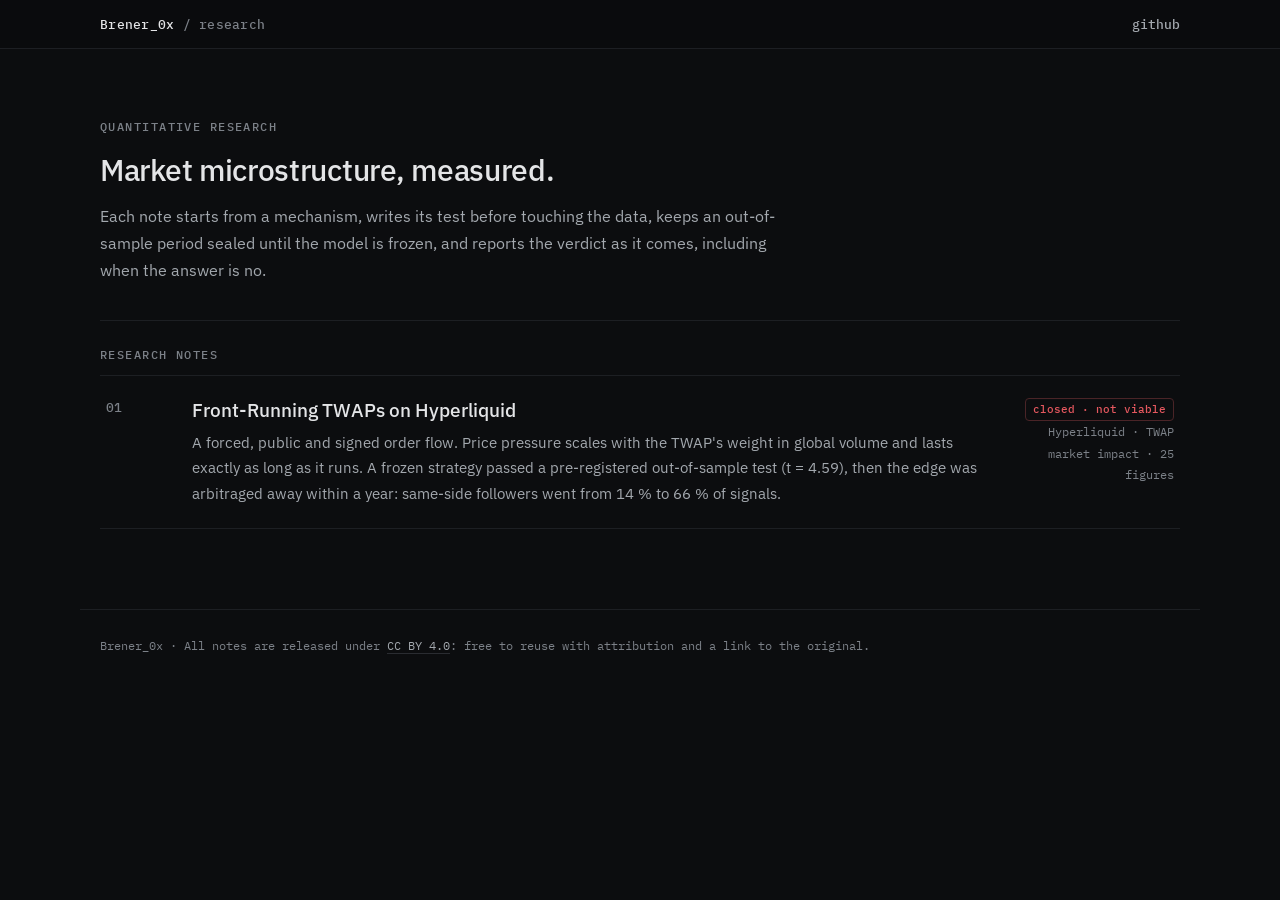
==== index.html @ 36a5af0e "1" ====
<!doctype html>
<html lang="en">
<head>
<meta charset="utf-8">
<meta name="viewport" content="width=device-width, initial-scale=1">
<title>Brener_0x Research</title>
<meta name="description" content="Quantitative research on crypto market microstructure: hypotheses, protocols written before the data, out-of-sample tests, and honest verdicts.">
<meta name="author" content="Brener_0x">
<link rel="preconnect" href="https://fonts.googleapis.com">
<link rel="preconnect" href="https://fonts.gstatic.com" crossorigin>
<link href="https://fonts.googleapis.com/css2?family=IBM+Plex+Sans:wght@400;500;600&family=IBM+Plex+Mono:wght@400;500&display=swap" rel="stylesheet">
<link rel="stylesheet" href="assets/style.css">
</head>
<body>

<div class="top"><div class="in">
  <a class="brand" href="./">Brener_0x <span>/ research</span></a>
  <a href="https://github.com/Brener-0x/quant-research">github</a>
</div></div>

<main class="wrap">
  <section class="hero">
    <div class="kicker">Quantitative research</div>
    <h1>Market microstructure, measured.</h1>
    <p>Each note starts from a mechanism, writes its test before touching the data, keeps an out-of-sample period sealed until the model is frozen, and reports the verdict as it comes, including when the answer is no.</p>
  </section>

  <section class="list">
    <h2>Research notes</h2>

    <a class="item" href="papers/twap-front-running/">
      <div class="no">01</div>
      <div>
        <h3>Front-Running TWAPs on Hyperliquid</h3>
        <p>A forced, public and signed order flow. Price pressure scales with the TWAP's weight in global volume and lasts exactly as long as it runs. A frozen strategy passed a pre-registered out-of-sample test (t = 4.59), then the edge was arbitraged away within a year: same-side followers went from 14 % to 66 % of signals.</p>
      </div>
      <div class="meta">
        <span class="badge closed">closed · not viable</span><br>
        Hyperliquid · TWAP<br>market impact · 25 figures
      </div>
    </a>
  </section>
</main>

<footer class="wrap foot">
  Brener_0x · All notes are released under <a href="https://creativecommons.org/licenses/by/4.0/">CC BY 4.0</a>: free to reuse with attribution and a link to the original.
</footer>
</body>
</html>
---- assets/style.css ----
:root {
  --bg: #0c0d0f;
  --card: #111214;
  --nav: #0a0b0d;
  --line: #1d1f23;
  --line-2: #2a2c31;
  --row: #15161a;
  --text: #e4e5e7;
  --text-2: #a3a8ae;
  --text-3: #7c8188;
  --dim: #5a5f66;
  --accent: #5b9bd5;
  --accent-soft: #8fb8e3;
  --pos: #3fb984;
  --neg: #e5585f;
  --warn: #d9b14a;
  --orange: #d98c4a;
  --sans: "IBM Plex Sans", -apple-system, "Segoe UI", sans-serif;
  --mono: "IBM Plex Mono", Consolas, monospace;
  --radius: 4px;
  --measure: 760px;
}

* { box-sizing: border-box; }
html { -webkit-text-size-adjust: 100%; }
body {
  margin: 0;
  background: var(--bg);
  color: var(--text);
  font: 400 16px/1.7 var(--sans);
  font-feature-settings: "tnum" 1;
}
a { color: var(--accent-soft); text-decoration: none; border-bottom: 1px solid #2c3e52; }
a:hover { color: #fff; border-bottom-color: var(--accent); }
::selection { background: #2b3d52; }

/* top bar */
.top {
  border-bottom: 1px solid var(--line);
  background: var(--nav);
  position: sticky; top: 0; z-index: 10;
}
.top .in {
  max-width: 1120px; margin: 0 auto; padding: 0 20px;
  display: flex; align-items: center; justify-content: space-between; height: 48px;
  font: 500 13px/1 var(--mono); color: var(--text-2);
}
.top a { border: 0; color: var(--text-2); }
.top a:hover { color: var(--text); }
.top .brand { color: var(--text); letter-spacing: .02em; }
.top .brand span { color: var(--text-3); }

/* index */
.wrap { max-width: 1120px; margin: 0 auto; padding: 0 20px; }
.hero { padding: 72px 0 36px; border-bottom: 1px solid var(--line); }
.hero h1 { font: 500 30px/1.25 var(--sans); margin: 0 0 14px; letter-spacing: -.01em; }
.hero p { color: var(--text-2); max-width: 680px; margin: 0; }
.kicker { font: 500 12px/1 var(--mono); color: var(--text-3); text-transform: uppercase; letter-spacing: .12em; margin-bottom: 18px; }
.list { padding: 28px 0 80px; }
.list h2 { font: 500 12px/1 var(--mono); color: var(--text-3); text-transform: uppercase; letter-spacing: .12em; margin: 0 0 14px; }
.item {
  display: grid; grid-template-columns: 70px 1fr 170px; gap: 22px; align-items: start;
  padding: 22px 0; border-top: 1px solid var(--line); color: inherit; border-bottom: 0;
}
.item:last-child { border-bottom: 1px solid var(--line); }
.item:hover { background: var(--row); color: inherit; }
.item .no { font: 500 13px/1.6 var(--mono); color: var(--text-3); padding-left: 6px; }
.item h3 { margin: 0 0 6px; font: 500 19px/1.35 var(--sans); color: var(--text); }
.item p { margin: 0; color: var(--text-2); font-size: 15px; }
.item .meta { font: 400 12px/1.8 var(--mono); color: var(--text-3); text-align: right; padding-right: 6px; }
.badge { display: inline-block; font: 500 11px/1 var(--mono); padding: 5px 7px; border: 1px solid var(--line-2); border-radius: var(--radius); color: var(--text-2); }
.badge.closed { color: var(--neg); border-color: #4a2427; }
.foot { border-top: 1px solid var(--line); padding: 26px 20px 40px; color: var(--text-3); font: 400 12px/1.7 var(--mono); }
.foot a { color: var(--text-2); border-bottom-color: var(--line-2); }

/* paper */
.paper { max-width: var(--measure); margin: 0 auto; padding: 0 20px 90px; }
.paper header { padding: 64px 0 30px; border-bottom: 1px solid var(--line); margin-bottom: 34px; }
.paper header h1 { font: 500 34px/1.2 var(--sans); margin: 0 0 14px; letter-spacing: -.015em; }
.paper header .sub { color: var(--text-2); font-size: 18px; line-height: 1.5; margin: 0 0 22px; }
.byline { font: 400 13px/1.8 var(--mono); color: var(--text-3); display: flex; flex-wrap: wrap; gap: 6px 18px; }
.byline b { color: var(--text-2); font-weight: 500; }
.abstract { background: var(--card); border: 1px solid var(--line); border-radius: var(--radius); padding: 22px 24px; margin: 0 0 30px; }
.abstract .lbl, .lbl { font: 500 11px/1 var(--mono); text-transform: uppercase; letter-spacing: .14em; color: var(--text-3); margin-bottom: 10px; }
.abstract p { margin: 0; color: var(--text); font-size: 15.5px; }
.kpis { display: grid; grid-template-columns: repeat(4, 1fr); gap: 1px; background: var(--line); border: 1px solid var(--line); border-radius: var(--radius); overflow: hidden; margin: 0 0 40px; }
.kpis div { background: var(--card); padding: 16px 16px 14px; }
.kpis b { display: block; font: 500 22px/1.2 var(--sans); color: var(--text); }
.kpis span { font: 400 12px/1.4 var(--mono); color: var(--text-3); }
.kpis .neg b { color: var(--neg); }
.kpis .pos b { color: var(--pos); }

.toc { border-left: 1px solid var(--line-2); padding: 2px 0 2px 18px; margin: 0 0 44px; font: 400 14px/1.9 var(--sans); }
.toc a { color: var(--text-2); border: 0; }
.toc a:hover { color: var(--text); }
.toc ol { margin: 0; padding-left: 18px; }

.paper h2 { font: 500 23px/1.3 var(--sans); margin: 56px 0 16px; padding-top: 10px; letter-spacing: -.005em; }
.paper h2 .n { font-family: var(--mono); color: var(--text-3); font-size: 16px; margin-right: 12px; font-weight: 400; }
.paper h3 { font: 500 17px/1.4 var(--sans); margin: 34px 0 10px; color: var(--text); }
.paper p { margin: 0 0 16px; color: #d2d4d7; }
.paper li { color: #d2d4d7; margin-bottom: 6px; }
.paper strong { color: var(--text); font-weight: 600; }
.paper code { font: 400 13.5px/1 var(--mono); background: var(--row); border: 1px solid var(--line); padding: 2px 5px; border-radius: 3px; color: var(--accent-soft); overflow-wrap: anywhere; }
.paper sup a { border: 0; font-family: var(--mono); font-size: 11px; }

.note { border-left: 2px solid var(--line-2); padding: 4px 0 4px 16px; color: var(--text-2); font-size: 15px; margin: 18px 0; }
.note.warn { border-left-color: #5a4a1f; }
.note.bad { border-left-color: #4a2427; }
.result { border: 1px solid var(--line-2); background: var(--card); border-radius: var(--radius); padding: 14px 18px; margin: 20px 0; font-size: 15px; color: var(--text); }
.result .lbl { margin-bottom: 8px; }

.eq { overflow-x: auto; overflow-y: hidden; position: relative; margin: 6px 0 18px; padding: 4px 0; }
.tw, .cite, .abstract, .result { position: relative; }
.katex { font-size: 1.04em; color: var(--text); }

table { width: 100%; border-collapse: collapse; margin: 14px 0 22px; font-size: 13.5px; }
.tw { overflow-x: auto; margin: 0 0 6px; }
th, td { padding: 8px 10px; border-bottom: 1px solid var(--line); text-align: left; vertical-align: top; }
th { font: 500 11px/1.4 var(--mono); color: var(--text-3); text-transform: uppercase; letter-spacing: .06em; border-bottom-color: var(--line-2); }
td { color: #d2d4d7; }
td.num, th.num { text-align: right; font-family: var(--mono); font-size: 13px; white-space: nowrap; }
td .ok { color: var(--pos); } td .ko { color: var(--neg); } td .mid { color: var(--warn); }
tr.hl td { background: #13161b; }

/* figures */
figure.fig { margin: 26px -120px 30px; }
.fig .panels { display: grid; grid-template-columns: 1fr 1fr; gap: 12px; }
.fig .panels.single { grid-template-columns: 1fr; max-width: 640px; margin: 0 auto; }
.panel { background: var(--card); border: 1px solid var(--line); border-radius: var(--radius); padding: 12px 12px 10px; min-width: 0; }
.ptitle { font: 500 13px/1.4 var(--sans); color: var(--text); margin: 0 4px 6px; }
svg.chart { width: 100%; height: auto; display: block; overflow: visible; }
svg .gl { stroke: var(--line); stroke-width: 1; }
svg .frame { fill: none; stroke: var(--line-2); stroke-width: 1; }
svg .tick { fill: var(--text-3); font: 400 10.5px var(--mono); }
svg .alabel { fill: var(--text-3); font: 400 11px var(--sans); }
svg .ann { fill: var(--text-2); font: 400 10px var(--mono); }
svg .cross { stroke: var(--dim); stroke-width: 1; stroke-dasharray: 2 3; }
svg .bar:hover { opacity: 1; filter: brightness(1.25); }
.legend { display: flex; flex-wrap: wrap; gap: 4px 14px; margin: 6px 4px 0; font: 400 11.5px/1.5 var(--sans); color: var(--text-2); }
.legend span { display: inline-flex; align-items: center; gap: 6px; }
.legend i.sw { width: 10px; height: 10px; border-radius: 2px; background: var(--c); display: inline-block; }
.legend i.ln { width: 16px; height: 0; border-top: 2px solid var(--c); display: inline-block; }
.legend i.ln.dashed { border-top-style: dashed; }
.tip { position: absolute; display: none; pointer-events: none; z-index: 5; background: #17181c; border: 1px solid var(--line-2); border-radius: var(--radius); padding: 7px 9px; font: 400 11.5px/1.55 var(--mono); color: var(--text-2); max-width: 260px; box-shadow: 0 6px 18px rgba(0,0,0,.45); }
.tip .tx { color: var(--text-3); margin-bottom: 2px; }
.tip i { display: inline-block; width: 8px; height: 8px; border-radius: 2px; margin-right: 6px; }
.tip b { color: var(--text); font-weight: 500; }
figcaption { font-size: 14px; line-height: 1.6; color: var(--text-2); margin: 12px 120px 0; }
figcaption b { color: var(--text); font-weight: 500; font-family: var(--mono); font-size: 13px; margin-right: 6px; }

.cite { background: var(--card); border: 1px solid var(--line); border-radius: var(--radius); padding: 16px 18px; font: 400 12.5px/1.7 var(--mono); color: var(--text-2); white-space: pre-wrap; overflow-x: auto; }
.endnotes { font-size: 14px; color: var(--text-2); }
.endnotes li { color: var(--text-2); }

@media (max-width: 1060px) {
  figure.fig { margin-left: 0; margin-right: 0; }
  figcaption { margin-left: 0; margin-right: 0; }
}
@media (max-width: 720px) {
  body { font-size: 15.5px; }
  .fig .panels { grid-template-columns: 1fr; }
  .kpis { grid-template-columns: 1fr 1fr; }
  .paper header h1 { font-size: 27px; }
  .hero h1 { font-size: 25px; }
  .item { grid-template-columns: 1fr; gap: 8px; }
  .item .no, .item .meta { text-align: left; padding: 0; }
  .wrap, .paper { padding-left: 16px; padding-right: 16px; }
}
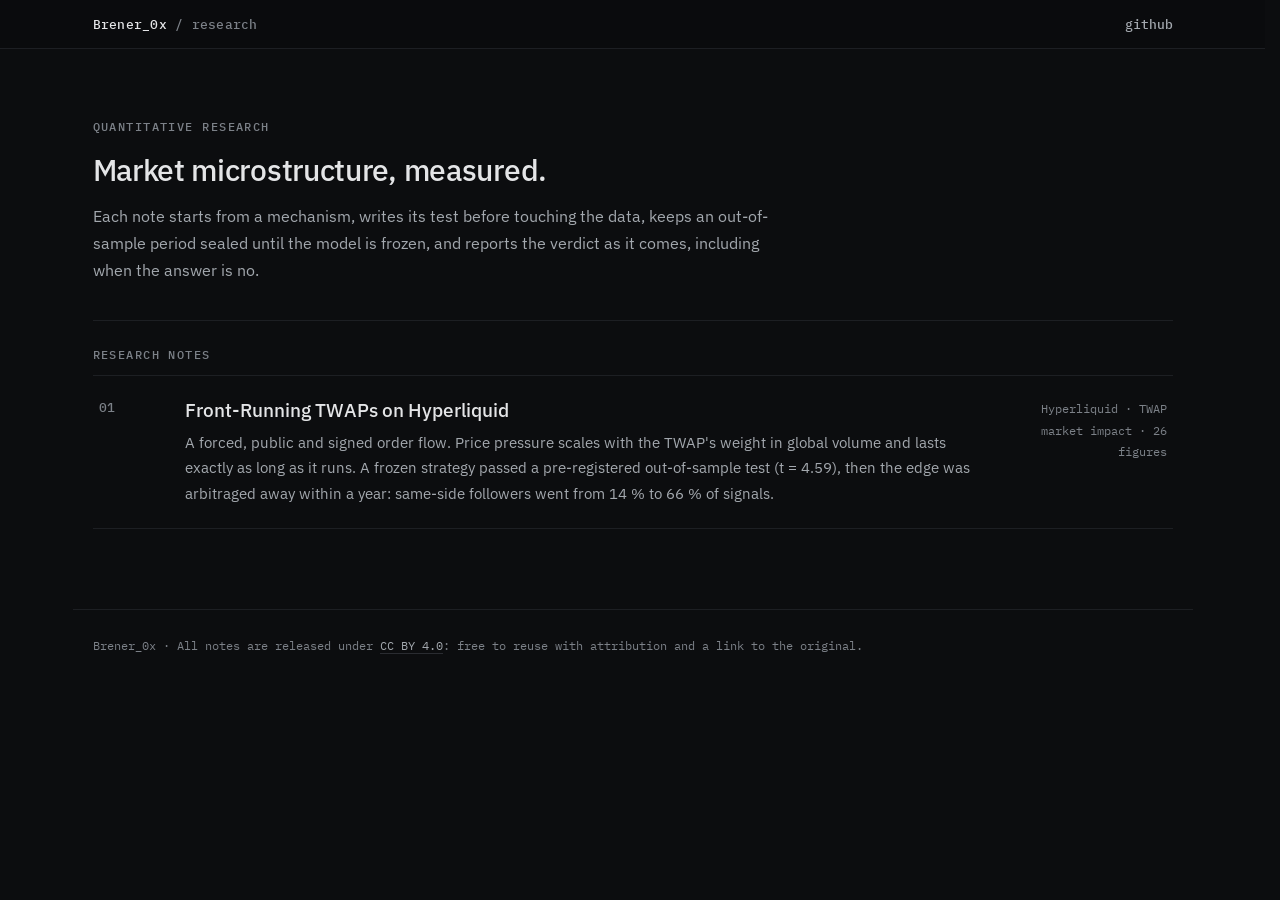
==== commit f57d6bbb: "4" ====
--- a/index.html
+++ b/index.html
@@ -35,8 +35,7 @@
         <p>A forced, public and signed order flow. Price pressure scales with the TWAP's weight in global volume and lasts exactly as long as it runs. A frozen strategy passed a pre-registered out-of-sample test (t = 4.59), then the edge was arbitraged away within a year: same-side followers went from 14 % to 66 % of signals.</p>
       </div>
       <div class="meta">
-        <span class="badge closed">closed · not viable</span><br>
-        Hyperliquid · TWAP<br>market impact · 25 figures
+        Hyperliquid · TWAP<br>market impact · 26 figures
       </div>
     </a>
   </section>
--- a/assets/style.css
+++ b/assets/style.css
@@ -18,11 +18,11 @@
   --sans: "IBM Plex Sans", -apple-system, "Segoe UI", sans-serif;
   --mono: "IBM Plex Mono", Consolas, monospace;
   --radius: 4px;
-  --measure: 760px;
+  --measure: 1120px;
 }
 
 * { box-sizing: border-box; }
-html { -webkit-text-size-adjust: 100%; }
+html { -webkit-text-size-adjust: 100%; scrollbar-gutter: stable; overflow-y: scroll; }
 body {
   margin: 0;
   background: var(--bg);
@@ -124,9 +124,9 @@
 tr.hl td { background: #13161b; }
 
 /* figures */
-figure.fig { margin: 26px -120px 30px; }
+figure.fig { margin: 28px 0 34px; }
 .fig .panels { display: grid; grid-template-columns: 1fr 1fr; gap: 12px; }
-.fig .panels.single { grid-template-columns: 1fr; max-width: 640px; margin: 0 auto; }
+.fig .panels.single { grid-template-columns: 1fr; }
 .panel { background: var(--card); border: 1px solid var(--line); border-radius: var(--radius); padding: 12px 12px 10px; min-width: 0; }
 .ptitle { font: 500 13px/1.4 var(--sans); color: var(--text); margin: 0 4px 6px; }
 svg.chart { width: 100%; height: auto; display: block; overflow: visible; }
@@ -146,7 +146,7 @@
 .tip .tx { color: var(--text-3); margin-bottom: 2px; }
 .tip i { display: inline-block; width: 8px; height: 8px; border-radius: 2px; margin-right: 6px; }
 .tip b { color: var(--text); font-weight: 500; }
-figcaption { font-size: 14px; line-height: 1.6; color: var(--text-2); margin: 12px 120px 0; }
+figcaption { font-size: 14px; line-height: 1.6; color: var(--text-2); margin: 12px 0 0; max-width: 900px; }
 figcaption b { color: var(--text); font-weight: 500; font-family: var(--mono); font-size: 13px; margin-right: 6px; }
 
 .cite { background: var(--card); border: 1px solid var(--line); border-radius: var(--radius); padding: 16px 18px; font: 400 12.5px/1.7 var(--mono); color: var(--text-2); white-space: pre-wrap; overflow-x: auto; }
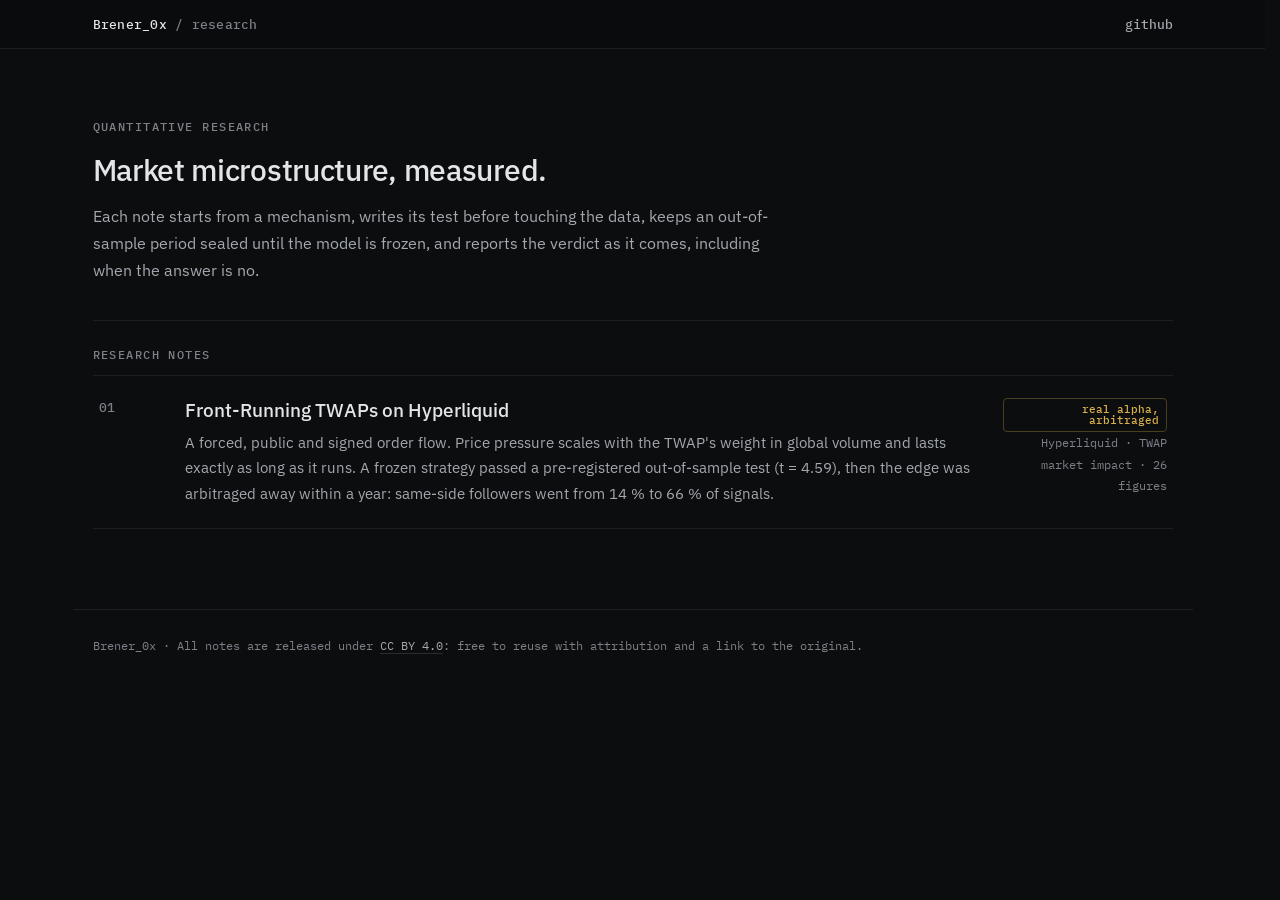
==== commit 2a7a3463: "5" ====
--- a/index.html
+++ b/index.html
@@ -9,7 +9,7 @@
 <link rel="preconnect" href="https://fonts.googleapis.com">
 <link rel="preconnect" href="https://fonts.gstatic.com" crossorigin>
 <link href="https://fonts.googleapis.com/css2?family=IBM+Plex+Sans:wght@400;500;600&family=IBM+Plex+Mono:wght@400;500&display=swap" rel="stylesheet">
-<link rel="stylesheet" href="assets/style.css">
+<link rel="stylesheet" href="assets/style.css?v=5">
 </head>
 <body>
 
@@ -35,6 +35,7 @@
         <p>A forced, public and signed order flow. Price pressure scales with the TWAP's weight in global volume and lasts exactly as long as it runs. A frozen strategy passed a pre-registered out-of-sample test (t = 4.59), then the edge was arbitraged away within a year: same-side followers went from 14 % to 66 % of signals.</p>
       </div>
       <div class="meta">
+        <span class="badge decay">real alpha, arbitraged</span><br>
         Hyperliquid · TWAP<br>market impact · 26 figures
       </div>
     </a>
--- a/assets/style.css
+++ b/assets/style.css
@@ -69,7 +69,7 @@
 .item p { margin: 0; color: var(--text-2); font-size: 15px; }
 .item .meta { font: 400 12px/1.8 var(--mono); color: var(--text-3); text-align: right; padding-right: 6px; }
 .badge { display: inline-block; font: 500 11px/1 var(--mono); padding: 5px 7px; border: 1px solid var(--line-2); border-radius: var(--radius); color: var(--text-2); }
-.badge.closed { color: var(--neg); border-color: #4a2427; }
+.badge.decay { color: var(--warn); border-color: #4a3f1f; }
 .foot { border-top: 1px solid var(--line); padding: 26px 20px 40px; color: var(--text-3); font: 400 12px/1.7 var(--mono); }
 .foot a { color: var(--text-2); border-bottom-color: var(--line-2); }
 
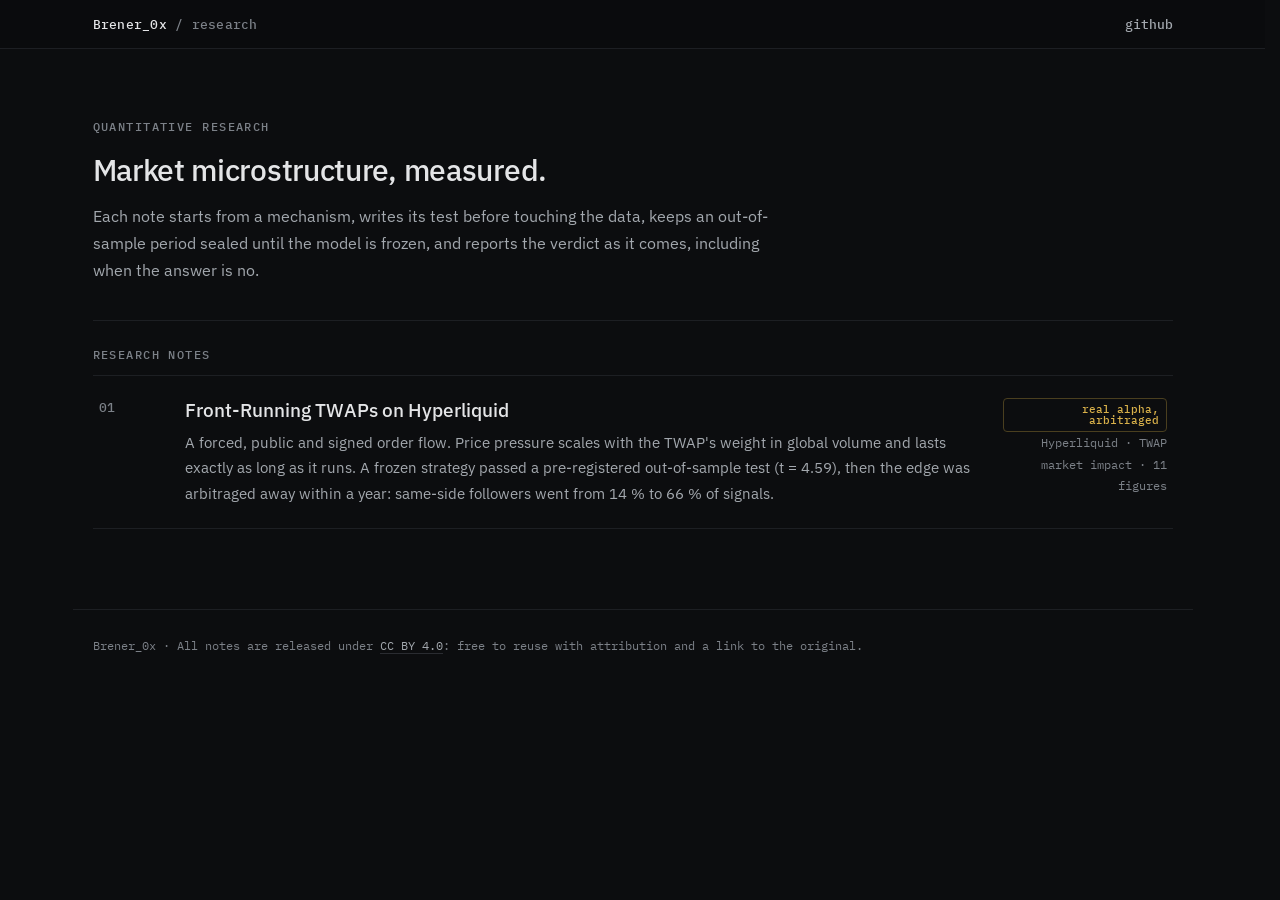
==== commit 0a325972: "6" ====
--- a/index.html
+++ b/index.html
@@ -9,7 +9,7 @@
 <link rel="preconnect" href="https://fonts.googleapis.com">
 <link rel="preconnect" href="https://fonts.gstatic.com" crossorigin>
 <link href="https://fonts.googleapis.com/css2?family=IBM+Plex+Sans:wght@400;500;600&family=IBM+Plex+Mono:wght@400;500&display=swap" rel="stylesheet">
-<link rel="stylesheet" href="assets/style.css?v=5">
+<link rel="stylesheet" href="assets/style.css?v=6">
 </head>
 <body>
 
@@ -36,7 +36,7 @@
       </div>
       <div class="meta">
         <span class="badge decay">real alpha, arbitraged</span><br>
-        Hyperliquid · TWAP<br>market impact · 26 figures
+        Hyperliquid · TWAP<br>market impact · 11 figures
       </div>
     </a>
   </section>
--- a/assets/style.css
+++ b/assets/style.css
@@ -167,3 +167,12 @@
   .item .no, .item .meta { text-align: left; padding: 0; }
   .wrap, .paper { padding-left: 16px; padding-right: 16px; }
 }
+
+/* supplementary figures */
+details.supp { border: 1px solid var(--line); border-radius: var(--radius); background: var(--card); margin: 10px 0 30px; }
+details.supp > summary { cursor: pointer; padding: 14px 18px; font: 500 13px/1.4 var(--mono); color: var(--text-2); list-style: none; }
+details.supp > summary::-webkit-details-marker { display: none; }
+details.supp > summary::before { content: "+"; display: inline-block; width: 18px; color: var(--text-3); }
+details.supp[open] > summary::before { content: "\2212"; }
+details.supp[open] > summary { border-bottom: 1px solid var(--line); }
+details.supp > figure.fig { margin: 22px 18px 30px; }
